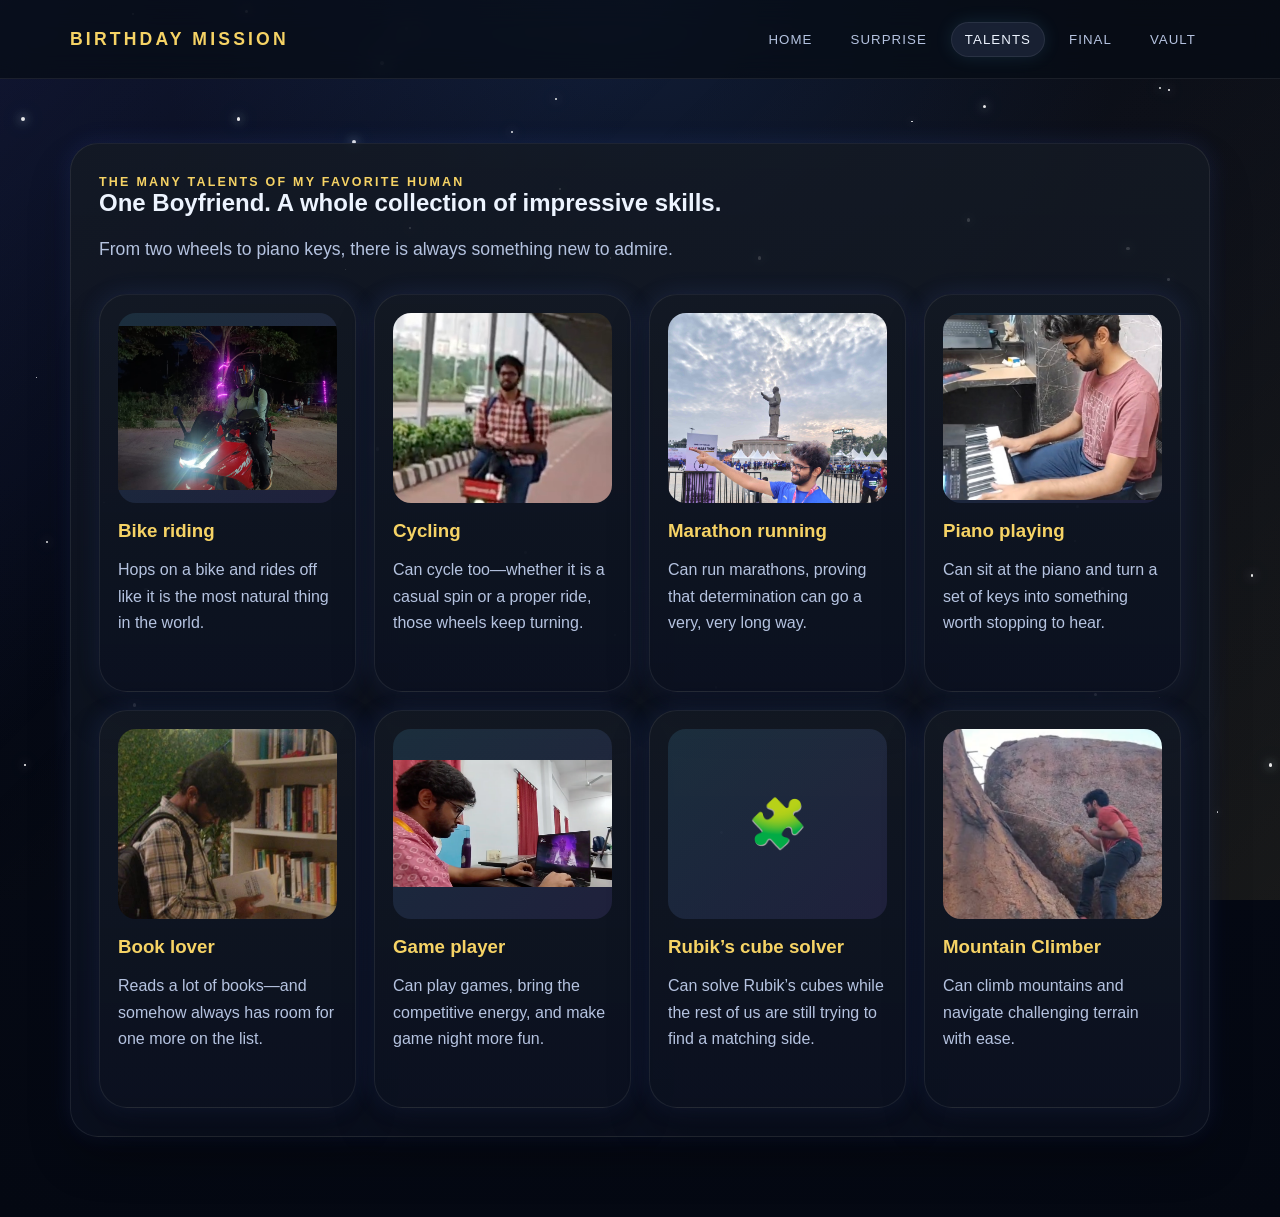
==== talents.html @ d965de73 "first commit" ====
<!DOCTYPE html>
<html lang="en">
  <head>
    <meta charset="UTF-8" />
    <meta name="viewport" content="width=device-width, initial-scale=1.0" />
    <title>All Your Talents</title>
    <link rel="stylesheet" href="css/style.css" />
    <link rel="stylesheet" href="css/animations.css" />
  </head>
  <body>
    <div class="stars" aria-hidden="true"></div>
    <div class="page-shell">
      <header class="topbar">
        <div class="topbar-inner">
          <div class="brand">Birthday Mission</div>
          <nav class="nav-links" aria-label="Main navigation">
            <a class="nav-link" href="index.html" data-page="index.html">Home</a>
            <a class="nav-link" href="surprise.html" data-page="surprise.html">Surprise</a>
            <a class="nav-link active" href="talents.html" data-page="talents.html">Talents</a>
            <!-- <a class="nav-link" href="roast.html" data-page="roast.html">Roast</a> -->
            <!-- <a class="nav-link" href="games.html" data-page="games.html">Arcade</a> -->
            <a class="nav-link" href="final.html" data-page="final.html">Final</a>
            <a class="nav-link" href="vault.html" data-page="vault.html">Vault</a>
          </nav>
          <!-- <button id="soundToggle" class="nav-btn" type="button" aria-pressed="true">🔊 Sound On</button> -->
        </div>
      </header>

      <main class="container">
        <section class="panel fade-up">
          <div class="section-label">The many talents of my favorite human</div>
          <h2>One Boyfriend. A whole collection of impressive skills.</h2>
          <p class="memo-line">From two wheels to piano keys, there is always something new to admire.</p>

          <div class="talent-grid">
            <article class="talent-card" data-talent-id="bike-riding">
              <div class="talent-photo">
                <!-- <span class="talent-icon" aria-hidden="true">🚲</span> -->
                <img src="./assets/images/bike.JPG"/>
              </div>
              <h3>Bike riding</h3>
              <p>Hops on a bike and rides off like it is the most natural thing in the world.</p>
              <div class="talent-photo-controls">
                <!-- <label class="secondary-btn talent-photo-button">
                  Add photo
                  <input class="talent-photo-input visually-hidden" type="file" accept="image/*" aria-label="Add a photo for bike riding" />
                </label> -->
                <button class="ghost-btn talent-photo-remove" type="button" hidden>Remove photo</button>
              </div>
              <p class="talent-photo-status" aria-live="polite"></p>
            </article>
            <article class="talent-card" data-talent-id="cycling">
              <div class="talent-photo">
                <!-- <span class="talent-icon" aria-hidden="true">🚴</span> -->
                <img src="./assets/images/cycle.jpg" hidden />
              </div>
              <h3>Cycling</h3>
              <p>Can cycle too—whether it is a casual spin or a proper ride, those wheels keep turning.</p>
              <div class="talent-photo-controls">
                <!-- <label class="secondary-btn talent-photo-button">
                  Add photo
                  <input class="talent-photo-input visually-hidden" type="file" accept="image/*" aria-label="Add a photo for cycling" />
                </label> -->
                <button class="ghost-btn talent-photo-remove" type="button" hidden>Remove photo</button>
              </div>
              <p class="talent-photo-status" aria-live="polite"></p>
            </article>
            <article class="talent-card" data-talent-id="marathon-running">
              <div class="talent-photo">
                <!-- <span class="talent-icon" aria-hidden="true">🏃</span> -->
                <img src="./assets/images/marathon.jpg"  />
              </div>
              <h3>Marathon running</h3>
              <p>Can run marathons, proving that determination can go a very, very long way.</p>
              <div class="talent-photo-controls">
                <!-- <label class="secondary-btn talent-photo-button">
                  Add photo
                  <input class="talent-photo-input visually-hidden" type="file" accept="image/*" aria-label="Add a photo for marathon running" />
                </label> -->
                <button class="ghost-btn talent-photo-remove" type="button" hidden>Remove photo</button>
              </div>
              <p class="talent-photo-status" aria-live="polite"></p>
            </article>
            <article class="talent-card" data-talent-id="piano-playing">
              <div class="talent-photo">
                <!-- <span class="talent-icon" aria-hidden="true">🎹</span> -->
                <img src="./assets/images/piano.jpg"/>
              </div>
              <h3>Piano playing</h3>
              <p>Can sit at the piano and turn a set of keys into something worth stopping to hear.</p>
              <div class="talent-photo-controls">
                <!-- <label class="secondary-btn talent-photo-button">
                  Add photo
                  <input class="talent-photo-input visually-hidden" type="file" accept="image/*" aria-label="Add a photo for piano playing" />
                </label> -->
                <button class="ghost-btn talent-photo-remove" type="button" hidden>Remove photo</button>
              </div>
              <p class="talent-photo-status" aria-live="polite"></p>
            </article>
            <article class="talent-card" data-talent-id="reading">
              <div class="talent-photo">
                <!-- <span class="talent-icon" aria-hidden="true">📚</span> -->
                <img src="./assets/images/books.png"/>
              </div>
              <h3>Book lover</h3>
              <p>Reads a lot of books—and somehow always has room for one more on the list.</p>
              <div class="talent-photo-controls">
                <!-- <label class="secondary-btn talent-photo-button">
                  Add photo
                  <input class="talent-photo-input visually-hidden" type="file" accept="image/*" aria-label="Add a photo for reading books" />
                </label> -->
                <button class="ghost-btn talent-photo-remove" type="button" hidden>Remove photo</button>
              </div>
              <p class="talent-photo-status" aria-live="polite"></p>
            </article>
            <article class="talent-card" data-talent-id="gaming">
              <div class="talent-photo">
                <!-- <span class="talent-icon" aria-hidden="true">🎮</span> -->
                <img src="./assets/images/gaming.png"/>
              </div>
              <h3>Game player</h3>
              <p>Can play games, bring the competitive energy, and make game night more fun.</p>
              <div class="talent-photo-controls">
                <!-- <label class="secondary-btn talent-photo-button">
                  Add photo
                  <input class="talent-photo-input visually-hidden" type="file" accept="image/*" aria-label="Add a photo for playing games" />
                </label> -->
                <button class="ghost-btn talent-photo-remove" type="button" hidden>Remove photo</button>
              </div>
              <p class="talent-photo-status" aria-live="polite"></p>
            </article>
            <article class="talent-card" data-talent-id="rubiks-cube">
              <div class="talent-photo">
                <span class="talent-icon" aria-hidden="true">🧩</span>
                <img class="talent-photo-image" alt="Solving a Rubik’s cube" hidden />
              </div>
              <h3>Rubik’s cube solver</h3>
              <p>Can solve Rubik’s cubes while the rest of us are still trying to find a matching side.</p>
              <div class="talent-photo-controls">
                <!-- <label class="secondary-btn talent-photo-button">
                  Add photo
                  <input class="talent-photo-input visually-hidden" type="file" accept="image/*" aria-label="Add a photo for solving Rubik’s cubes" />
                </label> -->
                <button class="ghost-btn talent-photo-remove" type="button" hidden>Remove photo</button>
              </div>
              <p class="talent-photo-status" aria-live="polite"></p>
            </article>
            <article class="talent-card" data-talent-id="rubiks-cube">
              <div class="talent-photo">
                <!-- <span class="talent-icon" aria-hidden="true">🧩</span> -->
                <img src="./assets/images/mountain.png" />
              </div>
              <h3>Mountain Climber</h3>
              <p>Can climb mountains and navigate challenging terrain with ease.</p>
              <div class="talent-photo-controls">
                <!-- <label class="secondary-btn talent-photo-button">
                  Add photo
                  <input class="talent-photo-input visually-hidden" type="file" accept="image/*" aria-label="Add a photo for solving Rubik’s cubes" />
                </label> -->
                <button class="ghost-btn talent-photo-remove" type="button" hidden>Remove photo</button>
              </div>
              <p class="talent-photo-status" aria-live="polite"></p>
            </article>
          </div>
        </section>
      </main>
    </div>

    <script src="js/config.js"></script>
    <script src="js/main.js"></script>
    <script src="js/navigation.js"></script>
    <script src="js/talents.js"></script>
  </body>
</html>
---- css/style.css ----
:root {
  --bg: #070b17;
  --bg-alt: #111a2f;
  --panel: rgba(17, 24, 40, 0.7);
  --panel-strong: rgba(18, 25, 42, 0.9);
  --gold: #f6d365;
  --gold-strong: #ffd76a;
  --sky: #5fd1ff;
  --purple: #9c7bff;
  --pink: #ff7ecb;
  --text: #edf4ff;
  --muted: #b5c3e0;
  --success: #7efec8;
  --shadow: rgba(0, 0, 0, 0.45);
  --shadow-glow: rgba(116, 182, 255, 0.45);
  --radius-lg: 28px;
  --radius-md: 18px;
  --radius-sm: 12px;
  --nav-height: 78px;
}

* { box-sizing: border-box; }
html { scroll-behavior: smooth; }
body {
  margin: 0;
  font-family: "Segoe UI", Tahoma, Geneva, Verdana, sans-serif;
  background: radial-gradient(circle at top, #111d36 0%, var(--bg) 35%, #040812 100%);
  color: var(--text);
  min-height: 100vh;
}

a { color: inherit; text-decoration: none; }
button, input, select {
  font: inherit;
}
img { max-width: 100%; display: block; }

body::before {
  content: "";
  position: fixed;
  inset: 0;
  background: linear-gradient(135deg, rgba(92, 112, 255, 0.12), transparent 35%, rgba(255, 215, 106, 0.08));
  pointer-events: none;
}

.stars {
  position: fixed;
  inset: 0;
  pointer-events: none;
  overflow: hidden;
  z-index: 0;
}

.star {
  position: absolute;
  display: block;
  border-radius: 50%;
  background: rgba(255, 255, 255, 0.9);
  box-shadow: 0 0 10px rgba(255,255,255,0.8), 0 0 18px rgba(95,209,255,0.75);
  animation: twinkle 7s ease-in-out infinite alternate;
}

@keyframes twinkle {
  0% { opacity: 0.25; transform: scale(0.8); }
  50% { opacity: 1; transform: scale(1.2); }
  100% { opacity: 0.6; transform: scale(0.9); }
}

@keyframes floatUp {
  0% { transform: translateY(20px); opacity: 0; }
  100% { transform: translateY(0); opacity: 1; }
}

.page-shell {
  position: relative;
  z-index: 1;
  min-height: 100vh;
}

.topbar {
  position: sticky;
  top: 0;
  z-index: 10;
  backdrop-filter: blur(14px);
  background: rgba(6, 12, 20, 0.7);
  border-bottom: 1px solid rgba(255,255,255,0.08);
}

.topbar-inner {
  max-width: 1180px;
  margin: 0 auto;
  height: var(--nav-height);
  display: flex;
  align-items: center;
  justify-content: space-between;
  gap: 20px;
  padding: 0 20px;
}

.brand {
  font-size: 1.1rem;
  letter-spacing: 0.18em;
  text-transform: uppercase;
  color: var(--gold);
  font-weight: 700;
}

.nav-links {
  display: flex;
  flex-wrap: wrap;
  align-items: center;
  justify-content: flex-end;
  gap: 10px;
}

.nav-link {
  position: relative;
  padding: 10px 14px;
  border-radius: 999px;
  color: var(--muted);
  font-size: 0.83rem;
  letter-spacing: 0.08em;
  text-transform: uppercase;
  transition: all 0.25s ease;
}

.nav-link:hover,
.nav-link.active {
  color: var(--text);
  background: rgba(140, 168, 255, 0.12);
  box-shadow: inset 0 0 0 1px rgba(255,255,255,0.08), 0 0 18px rgba(95,209,255,0.12);
}

.container {
  max-width: 1180px;
  margin: 0 auto;
  padding: 32px 20px 80px;
}

.hero,
.panel,
.memory-card,
.talent-card,
.game-card,
.roast-panel,
.reveal-box,
.final-letter-wrap,
.vault-box {
  background: linear-gradient(180deg, rgba(20, 26, 36, 0.82), rgba(11, 17, 32, 0.9));
  border: 1px solid rgba(255,255,255,0.08);
  box-shadow: 0 24px 40px rgba(0,0,0,0.25), 0 0 24px rgba(88, 122, 255, 0.14);
  border-radius: var(--radius-lg);
}

.hero {
  min-height: 78vh;
  display: grid;
  place-items: center;
  padding: 52px 24px;
  text-align: center;
  position: relative;
  overflow: hidden;
}

.hero::before {
  content: "";
  position: absolute;
  width: 420px;
  height: 420px;
  background: radial-gradient(circle, rgba(95, 209, 255, 0.2), rgba(156, 123, 255, 0.08), transparent 72%);
  filter: blur(8px);
  top: -80px;
  right: 12%;
}

.hero-content {
  position: relative;
  z-index: 1;
  max-width: 900px;
}

.eyebrow,
.section-label {
  display: inline-block;
  letter-spacing: 0.18em;
  text-transform: uppercase;
  color: var(--gold);
  font-size: 0.78rem;
  font-weight: 700;
}

h1, h2, h3 {
  margin: 0 0 16px;
  line-height: 1.1;
}

h1 {
  font-size: clamp(2.8rem, 6vw, 6rem);
  letter-spacing: 0.04em;
  text-transform: uppercase;
}

.big-name {
  color: var(--gold);
  text-shadow: 0 0 18px rgba(246,211,101,0.45);
}

.hero-subheader {
  max-width: 700px;
  margin: 0 auto;
  color: var(--muted);
  font-size: 1.1rem;
  line-height: 1.7;
}

.hero-actions,
.button-row,
.inline-actions {
  display: flex;
  justify-content: center;
  flex-wrap: wrap;
  gap: 16px;
  margin-top: 28px;
}

.primary-btn,
.secondary-btn,
.ghost-btn,
.choice-option,
.memory-expand,
.nav-btn {
  border: none;
  cursor: pointer;
  transition: transform 0.2s ease, box-shadow 0.2s ease, opacity 0.2s ease;
}

.primary-btn,
.secondary-btn,
.nav-btn {
  display: inline-flex;
  align-items: center;
  justify-content: center;
  min-height: 52px;
  padding: 0 22px;
  border-radius: 999px;
  font-weight: 700;
  letter-spacing: 0.08em;
  text-transform: uppercase;
}

.primary-btn {
  background: linear-gradient(135deg, var(--gold), #f7a53d);
  color: #170f04;
  box-shadow: 0 16px 30px rgba(246,211,101,0.28);
}

.secondary-btn,
.ghost-btn,
.nav-btn {
  background: rgba(255,255,255,0.04);
  color: var(--text);
  border: 1px solid rgba(255,255,255,0.12);
}

.primary-btn:hover,
.secondary-btn:hover,
.ghost-btn:hover,
.nav-btn:hover,
.choice-option:hover,
.memory-expand:hover {
  transform: translateY(-2px);
}

.warning-note {
  display: inline-block;
  margin-top: 18px;
  color: var(--muted);
  font-size: 0.82rem;
  letter-spacing: 0.12em;
  text-transform: uppercase;
}

.panel {
  padding: 28px;
  margin-top: 32px;
}

.grid-two {
  display: grid;
  grid-template-columns: repeat(2, minmax(0, 1fr));
  gap: 22px;
}

.cake-display {
  display: grid;
  place-items: center;
  min-height: 300px;
  background: radial-gradient(circle at top, rgba(120, 149, 255, 0.22), rgba(17, 23, 35, 0.8));
  border-radius: var(--radius-lg);
  position: relative;
  overflow: hidden;
}

.cake-illustration {
  position: relative;
  width: 200px;
  height: 200px;
  animation: floatUp 1.2s ease both;
}

.cake-body {
  position: absolute;
  left: 50%;
  bottom: 32px;
  transform: translateX(-50%);
  width: 160px;
  height: 90px;
  background: linear-gradient(180deg, #f1d27a, #e7b948);
  border-radius: 20px 20px 18px 18px;
  box-shadow: inset 0 -12px rgba(255,255,255,0.12), 0 16px 20px rgba(230, 185, 82, 0.28);
}

.cake-body::before {
  content: "";
  position: absolute;
  inset: 12px 14px auto;
  height: 18px;
  border-radius: 999px;
  background: linear-gradient(90deg, rgba(255,255,255,0.8), rgba(255,255,255,0.2));
}

.cake-icing {
  position: absolute;
  left: 50%;
  bottom: 110px;
  transform: translateX(-50%);
  width: 170px;
  height: 42px;
  border-radius: 999px;
  background: linear-gradient(180deg, #ff7ecb, #ffb1d8);
  box-shadow: inset 0 -8px rgba(255,255,255,0.16);
}

.cake-candle {
  position: absolute;
  width: 10px;
  height: 32px;
  border-radius: 999px;
  background: linear-gradient(180deg, #fff7db, #f9ca5a);
  bottom: 148px;
  animation: flicker 0.8s ease-in-out infinite alternate;
}

.cake-candle::before {
  content: "";
  position: absolute;
  width: 12px;
  height: 12px;
  border-radius: 50%;
  background: radial-gradient(circle, #fff9c4, #ffdd57);
  left: 50%;
  transform: translateX(-50%);
  top: -14px;
  box-shadow: 0 0 18px rgba(255,222,107,0.8);
}

.cake-candle:nth-child(2) { left: 42%; }
.cake-candle:nth-child(3) { left: 52%; }
.cake-candle:nth-child(4) { left: 62%; }

@keyframes flicker {
  0% { transform: scaleY(1); opacity: 1; }
  100% { transform: scaleY(1.14); opacity: 0.82; }
}

.confetti-container {
  position: absolute;
  inset: 0;
  pointer-events: none;
  overflow: hidden;
}

.confetti-piece {
  position: absolute;
  top: -12px;
  width: 10px;
  height: 18px;
  border-radius: 6px;
  opacity: 0.95;
  animation: fall 3s ease-in forwards;
}

@keyframes fall {
  0% { transform: translateY(0) rotate(0deg); opacity: 0; }
  10% { opacity: 1; }
  100% { transform: translateY(500px) rotate(360deg) translateX(var(--x)); opacity: 0; }
}

.memo-line {
  color: var(--muted);
  font-size: 1.1rem;
  line-height: 1.8;
}

.funny-response {
  margin-top: 18px;
  min-height: 48px;
  color: var(--gold);
  font-weight: 600;
}

.memory-gallery {
  display: grid;
  grid-template-columns: repeat(auto-fit, minmax(240px, 1fr));
  gap: 24px;
  margin-top: 26px;
}

.talent-grid {
  display: grid;
  grid-template-columns: repeat(auto-fit, minmax(220px, 1fr));
  gap: 18px;
  margin-top: 28px;
}

.talent-card {
  padding: 18px;
  transition: transform 0.22s ease, border-color 0.22s ease;
}

.talent-card:hover {
  transform: translateY(-5px);
  border-color: rgba(95, 209, 255, 0.4);
}

.talent-icon {
  display: block;
  font-size: 3rem;
}

.talent-photo {
  display: grid;
  place-items: center;
  height: 190px;
  margin-bottom: 18px;
  overflow: hidden;
  border-radius: var(--radius-md);
  background: linear-gradient(135deg, rgba(95,209,255,0.12), rgba(156,123,255,0.12));
}

.talent-photo-image {
  width: 100%;
  height: 100%;
  object-fit: cover;
}

.talent-photo-image[hidden],
.talent-photo-remove[hidden] {
  display: none;
}

.talent-photo-controls {
  display: flex;
  flex-wrap: wrap;
  gap: 10px;
  margin-top: 18px;
}

.talent-photo-button,
.talent-photo-remove {
  min-height: 40px;
  padding: 0 14px;
  font-size: 0.72rem;
  letter-spacing: 0.04em;
}

.talent-photo-button {
  cursor: pointer;
}

.visually-hidden {
  position: absolute;
  width: 1px;
  height: 1px;
  padding: 0;
  margin: -1px;
  overflow: hidden;
  clip: rect(0, 0, 0, 0);
  white-space: nowrap;
  border: 0;
}

.talent-photo-button:focus-within {
  outline: 2px solid var(--sky);
  outline-offset: 3px;
}

.talent-photo-status {
  min-height: 1.4em;
  margin: 10px 0 0;
  color: var(--muted);
  font-size: 0.82rem;
  line-height: 1.4;
}

.talent-card h3 {
  color: var(--gold);
}

.talent-card p {
  margin: 0;
  color: var(--muted);
  line-height: 1.65;
}

.memory-card {
  overflow: hidden;
  display: flex;
  flex-direction: column;
  min-height: 350px;
  transition: transform 0.22s ease, border-color 0.22s ease;
}

.memory-card:hover {
  transform: translateY(-5px);
  border-color: rgba(95, 209, 255, 0.4);
}

.memory-image-wrap {
  height: 200px;
  overflow: hidden;
  background: linear-gradient(135deg, rgba(95,209,255,0.18), rgba(156,123,255,0.1));
}

.memory-image {
  width: 100%;
  height: 100%;
  object-fit: cover;
  transition: transform 0.3s ease;
}

.memory-card:hover .memory-image {
  transform: scale(1.05);
}

.memory-card-body {
  padding: 18px 18px 10px;
}

.memory-tag {
  display: inline-block;
  padding: 6px 10px;
  border-radius: 999px;
  background: rgba(95, 209, 255, 0.12);
  color: var(--sky);
  font-size: 0.7rem;
  letter-spacing: 0.08em;
  text-transform: uppercase;
  margin-bottom: 10px;
}

.memory-note {
  padding: 0 18px 20px;
  color: var(--muted);
  line-height: 1.65;
}

.hidden {
  display: none !important;
}

.timeline {
  margin-top: 30px;
  display: grid;
  gap: 18px;
}

.timeline-item {
  display: grid;
  grid-template-columns: 120px 1fr;
  gap: 18px;
  padding: 18px 20px;
  border-radius: 18px;
  background: rgba(255,255,255,0.02);
  border: 1px solid rgba(255,255,255,0.05);
}

.timeline-date {
  color: var(--gold);
  font-weight: 700;
  letter-spacing: 0.08em;
  text-transform: uppercase;
}

.rating-row {
  margin-top: 18px;
}

.rating-labels {
  display: flex;
  justify-content: space-between;
  gap: 10px;
  margin-bottom: 8px;
  color: var(--muted);
}

.rating-bar {
  position: relative;
  width: 100%;
  height: 14px;
  border-radius: 999px;
  overflow: hidden;
  background: rgba(255,255,255,0.06);
}

.rating-bar span {
  position: absolute;
  inset: 0 auto 0 0;
  border-radius: inherit;
  background: linear-gradient(90deg, var(--gold), var(--sky), var(--purple));
  box-shadow: 0 0 18px rgba(95,209,255,0.25);
}

.arcade-menu {
  display: grid;
  grid-template-columns: repeat(auto-fit, minmax(210px, 1fr));
  gap: 20px;
  margin-top: 22px;
}

.game-card {
  padding: 22px 18px;
  text-align: center;
}

.game-card h3 {
  font-size: 1.2rem;
  margin-top: 10px;
}

.game-card p {
  color: var(--muted);
  line-height: 1.6;
}

.game-panel {
  display: none;
  margin-top: 28px;
  padding: 20px;
}

.game-panel.active { display: block; }

.game-box {
  background: rgba(255,255,255,0.02);
  border-radius: 18px;
  border: 1px solid rgba(255,255,255,0.08);
  padding: 18px;
  margin-top: 18px;
}

.cake-field {
  position: relative;
  height: 340px;
  border-radius: 18px;
  overflow: hidden;
  background: linear-gradient(180deg, rgba(63,94,251,0.18), rgba(10,12,22,0.8));
  border: 1px solid rgba(255,255,255,0.08);
}

.cake-basket {
  position: absolute;
  left: 0;
  bottom: 0;
  width: 120px;
  height: 54px;
  border-radius: 16px 16px 10px 10px;
  background: linear-gradient(180deg, #f7a855, #c07a26);
  box-shadow: inset 0 -12px rgba(0,0,0,0.12);
  display: flex;
  align-items: center;
  justify-content: center;
  font-size: 1.7rem;
}

.falling-cake {
  position: absolute;
  top: 0;
  width: 34px;
  height: 34px;
  display: grid;
  place-items: center;
  font-size: 1.4rem;
  filter: drop-shadow(0 8px 14px rgba(255,255,255,0.18));
}

.choice-option {
  display: block;
  width: 100%;
  text-align: left;
  background: rgba(255,255,255,0.03);
  border: 1px solid rgba(255,255,255,0.08);
  color: var(--text);
  padding: 14px 16px;
  border-radius: 12px;
  margin-top: 10px;
}

.choice-option:disabled {
  opacity: 0.65;
  cursor: not-allowed;
}

.memory-board {
  display: grid;
  grid-template-columns: repeat(4, minmax(0, 1fr));
  gap: 12px;
}

.memory-card-tile {
  aspect-ratio: 1;
  border: 1px solid rgba(255,255,255,0.08);
  background: linear-gradient(135deg, rgba(92,112,255,0.22), rgba(156,123,255,0.15));
  color: var(--text);
  font-size: 2rem;
  border-radius: 14px;
  cursor: pointer;
}

.reaction-cue {
  width: 140px;
  height: 140px;
  margin: 18px auto;
  display: grid;
  place-items: center;
  border-radius: 50%;
  background: radial-gradient(circle, rgba(246,211,101,0.8), rgba(255,126,203,0.55));
  color: #1a0a1f;
  font-weight: 900;
  box-shadow: 0 0 30px rgba(246,211,101,0.35);
  opacity: 0;
  transform: scale(0.8);
  transition: all 0.18s ease;
}

.reaction-cue.visible {
  opacity: 1;
  transform: scale(1);
}

.final-letter-wrap {
  padding: 30px;
}

.envelope {
  position: relative;
  max-width: 540px;
  margin: 0 auto 30px;
  height: 220px;
  border-radius: 18px;
  background: linear-gradient(135deg, rgba(255,209,92,0.22), rgba(95,209,255,0.12));
  border: 1px solid rgba(255,255,255,0.12);
  cursor: pointer;
  overflow: hidden;
}

.envelope::before,
.envelope::after {
  content: "";
  position: absolute;
  inset: 0;
  clip-path: polygon(0 0, 100% 0, 50% 60%);
  background: linear-gradient(135deg, rgba(255,255,255,0.18), rgba(255,255,255,0.02));
}

.envelope::after {
  clip-path: polygon(0 100%, 50% 60%, 100% 100%);
  background: rgba(255,255,255,0.06);
}

.letter-paper {
  position: absolute;
  inset: 18px 20px 18px 20px;
  border-radius: 14px;
  background: rgba(246,248,255,0.9);
  color: #14233f;
  padding: 22px;
  transform: translateY(40px);
  opacity: 0;
  transition: all 0.5s ease;
  box-shadow: 0 16px 30px rgba(0,0,0,0.18);
  overflow: auto;
}

.envelope.open .letter-paper {
  transform: translateY(0);
  opacity: 1;
}

.vault-box {
  max-width: 520px;
  margin: 40px auto;
  padding: 30px 24px;
  text-align: center;
}

.form-block {
  display: flex;
  flex-direction: column;
  gap: 16px;
  margin-top: 18px;
}

.form-block input {
  border: 1px solid rgba(255,255,255,0.12);
  background: rgba(255,255,255,0.04);
  color: var(--text);
  padding: 14px 16px;
  border-radius: 12px;
}

.secret-content {
  display: none;
  margin-top: 18px;
  padding-top: 18px;
  border-top: 1px solid rgba(255,255,255,0.06);
}

.secret-content.visible {
  display: block;
}

@media (max-width: 760px) {
  .topbar-inner {
    flex-direction: column;
    justify-content: center;
    height: auto;
    padding-top: 16px;
    padding-bottom: 16px;
  }

  .nav-links {
    justify-content: center;
  }

  .grid-two {
    grid-template-columns: 1fr;
  }

  .timeline-item {
    grid-template-columns: 1fr;
  }

  h1 {
    font-size: 2.6rem;
  }
}

@media (prefers-reduced-motion: reduce) {
  * {
    animation-duration: 0.001ms !important;
    animation-iteration-count: 1 !important;
    transition-duration: 0.001ms !important;
    scroll-behavior: auto !important;
  }
}
---- css/animations.css ----
.pulse-glow {
  animation: pulseGlow 2.2s ease-in-out infinite alternate;
}

@keyframes pulseGlow {
  0% { box-shadow: 0 0 0 rgba(95,209,255,0.2); }
  100% { box-shadow: 0 0 24px rgba(95,209,255,0.24), 0 0 40px rgba(156,123,255,0.2); }
}

.spin-slow {
  animation: spinSlow 18s linear infinite;
}

@keyframes spinSlow {
  from { transform: rotate(0deg); }
  to { transform: rotate(360deg); }
}

.fade-up {
  animation: fadeUp 0.9s ease both;
}

@keyframes fadeUp {
  from { opacity: 0; transform: translateY(12px); }
  to { opacity: 1; transform: translateY(0); }
}
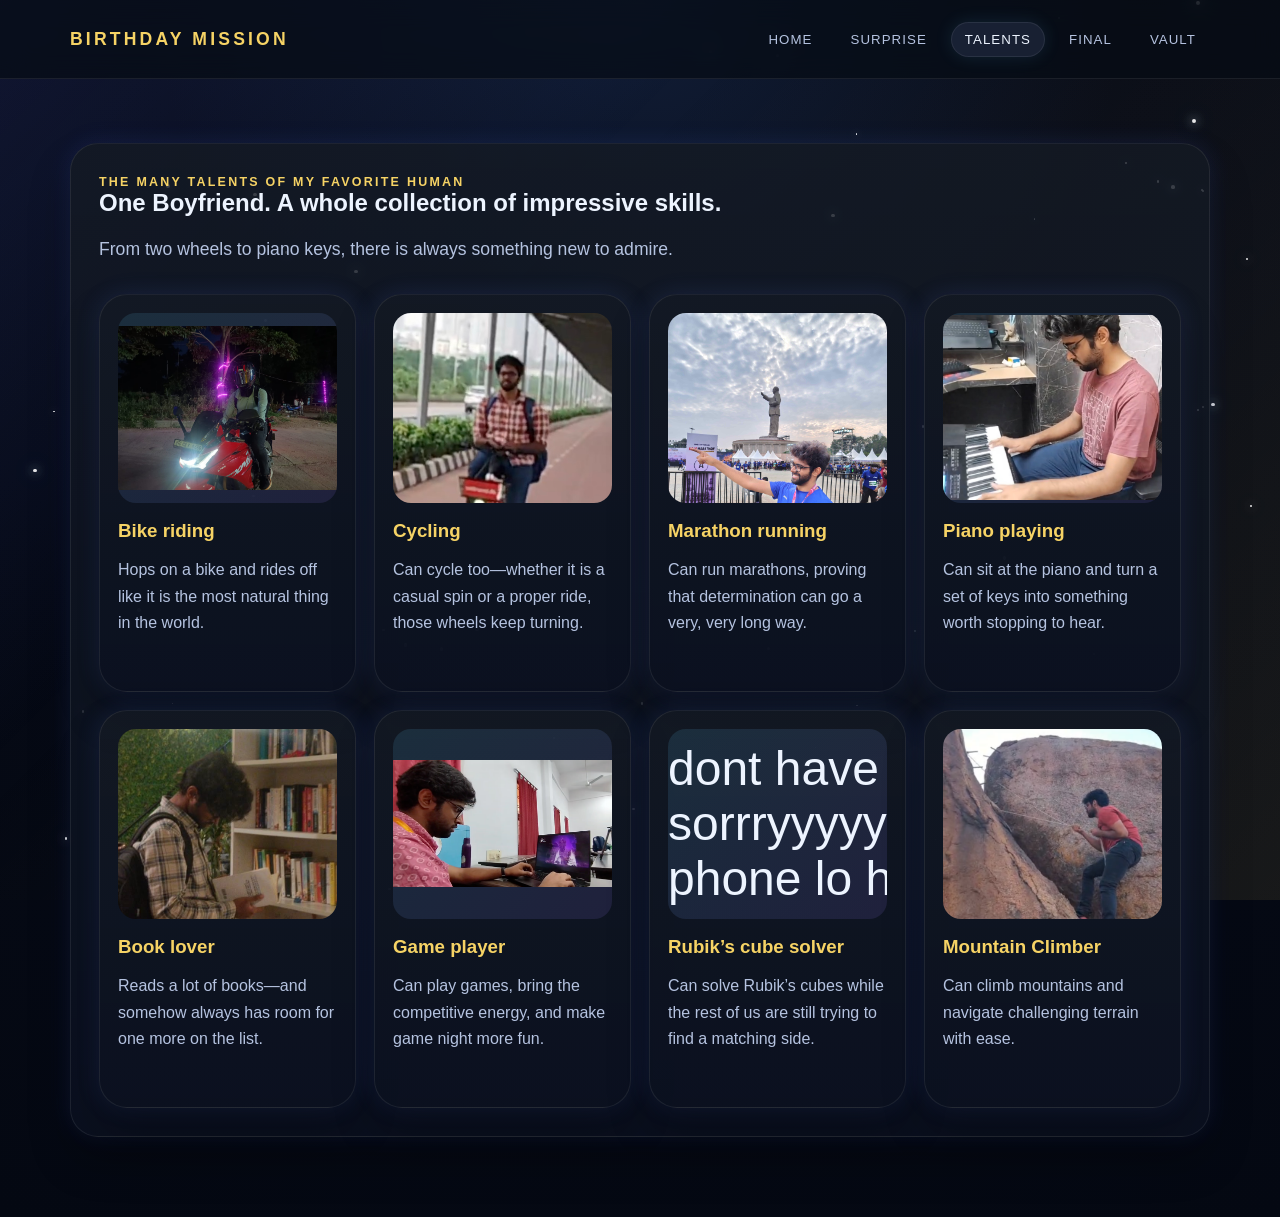
==== commit a4e4022f: "Update talents.html" ====
--- a/talents.html
+++ b/talents.html
@@ -131,7 +131,7 @@
             </article>
             <article class="talent-card" data-talent-id="rubiks-cube">
               <div class="talent-photo">
-                <span class="talent-icon" aria-hidden="true">🧩</span>
+                <span class="talent-icon" aria-hidden="true">dont have pic sorrryyyyy(old phone lo hai)</span>
                 <img class="talent-photo-image" alt="Solving a Rubik’s cube" hidden />
               </div>
               <h3>Rubik’s cube solver</h3>
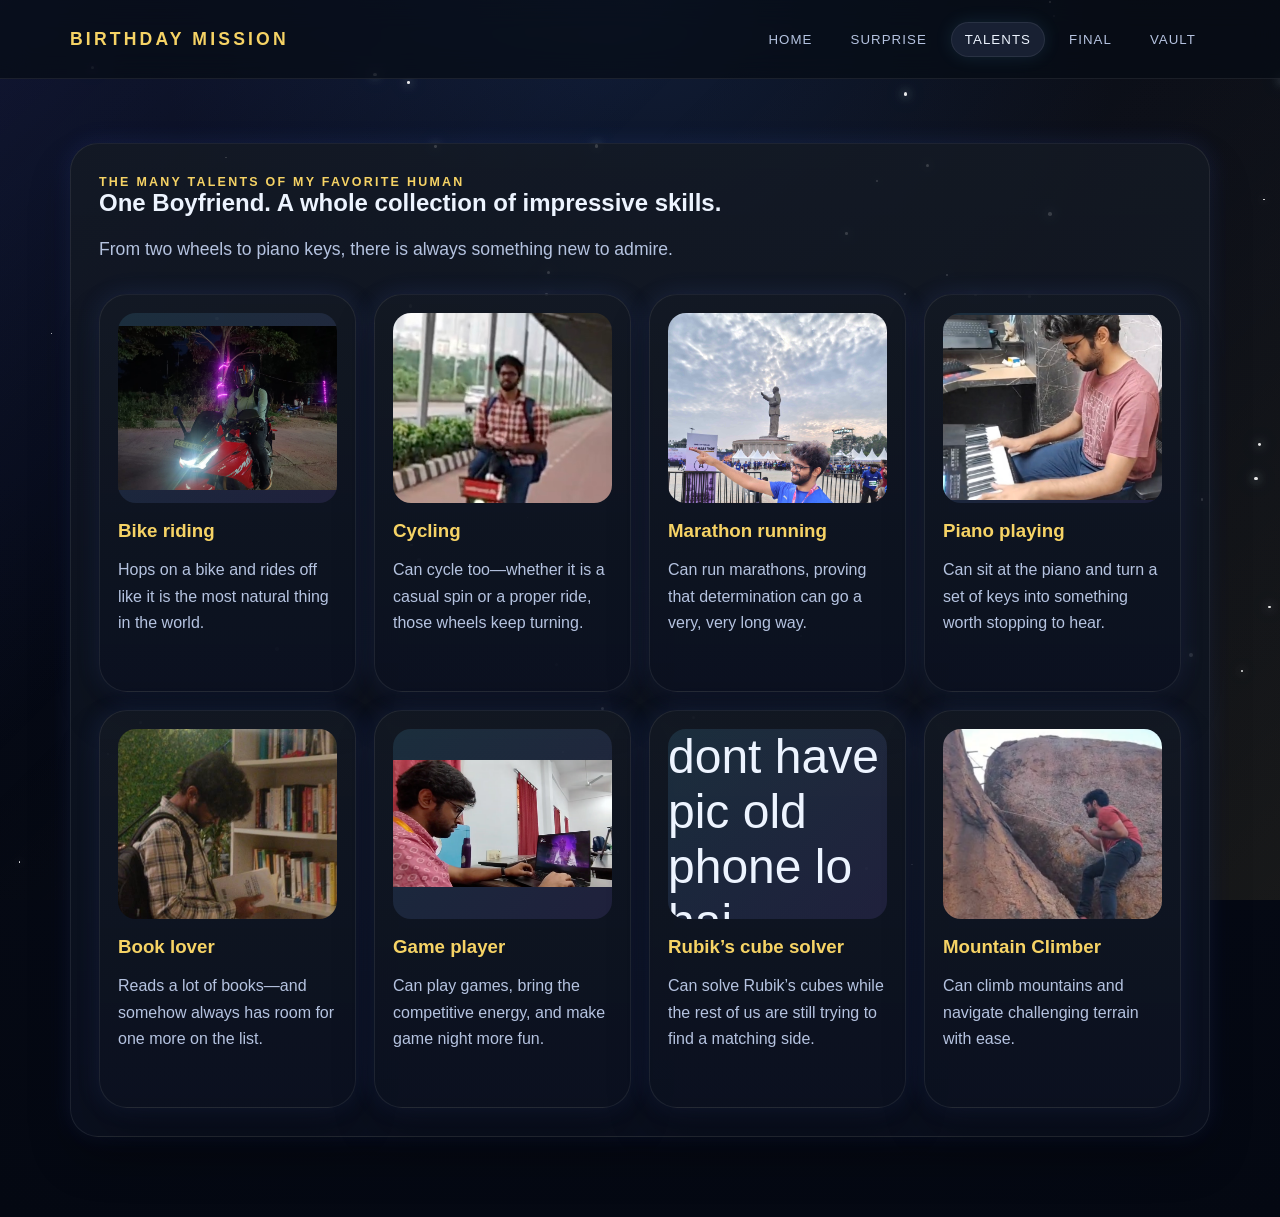
==== commit bef58a6c: "Update talents.html" ====
--- a/talents.html
+++ b/talents.html
@@ -131,7 +131,7 @@
             </article>
             <article class="talent-card" data-talent-id="rubiks-cube">
               <div class="talent-photo">
-                <span class="talent-icon" aria-hidden="true">dont have pic sorrryyyyy(old phone lo hai)</span>
+                <span class="talent-icon" aria-hidden="true">dont have pic old phone lo hai</span>
                 <img class="talent-photo-image" alt="Solving a Rubik’s cube" hidden />
               </div>
               <h3>Rubik’s cube solver</h3>
